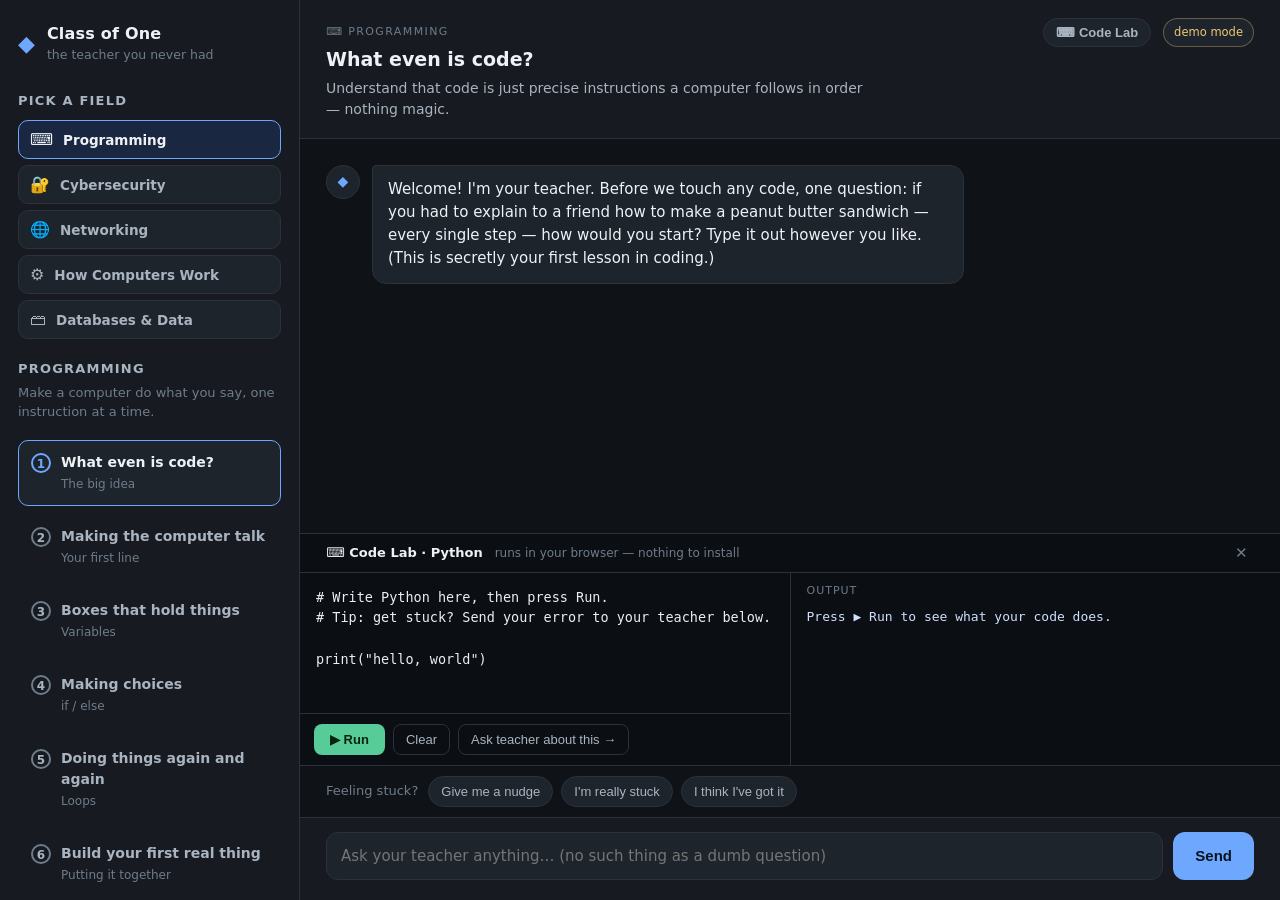
==== public/index.html @ a802f777 "Expand into five CS field tracks, not just programming The barrier isn't 'can't learn to code' — Pyt" ====
<!DOCTYPE html>
<html lang="en">
<head>
  <meta charset="UTF-8" />
  <meta name="viewport" content="width=device-width, initial-scale=1.0" />
  <title>Class of One — the teacher you never had</title>
  <meta name="description" content="A patient, Socratic CS teacher for students whose school has no CS teacher and no one to ask when they get stuck." />
  <link rel="icon" href="data:image/svg+xml,%3Csvg xmlns='http://www.w3.org/2000/svg' viewBox='0 0 100 100'%3E%3Ctext y='.9em' font-size='90'%3E%E2%97%86%3C/text%3E%3C/svg%3E" />
  <link rel="stylesheet" href="./styles.css" />
</head>
<body>
  <a class="skip-link" href="#chat-input">Skip to chat</a>

  <!-- Sidebar: the learning path (solves "no teacher = no idea what's next") -->
  <aside class="sidebar" aria-label="Your learning path">
    <div class="brand">
      <span class="brand-mark" aria-hidden="true">◆</span>
      <div>
        <div class="brand-name">Class of One</div>
        <div class="brand-tag">the teacher you never had</div>
      </div>
    </div>

    <div class="track-picker-wrap">
      <h2 class="section-label">Pick a field</h2>
      <div class="track-picker" id="track-picker" role="tablist" aria-label="Computer science fields"></div>
    </div>

    <div class="path-header">
      <h2 class="section-label" id="track-title">Your path</h2>
      <p class="path-sub" id="track-blurb">One small step at a time.</p>
    </div>
    <ol class="path" id="path" aria-label="Lessons"></ol>

    <div class="progress-wrap">
      <div class="progress-label">
        <span id="progress-text">0 of 0 done</span>
        <button class="reset-btn" id="reset-btn" title="Start over">reset</button>
      </div>
      <div class="progress-bar" role="progressbar" aria-valuemin="0" aria-valuemax="100" aria-valuenow="0" id="progress-bar-outer">
        <div class="progress-fill" id="progress-fill"></div>
      </div>
    </div>
  </aside>

  <!-- Main: the teacher -->
  <main class="chat" aria-label="Chat with your teacher">
    <header class="chat-header">
      <div class="lesson-now">
        <span class="lesson-eyebrow" id="lesson-eyebrow">Right now</span>
        <h1 id="lesson-title">Loading…</h1>
        <p id="lesson-goal" class="lesson-goal"></p>
      </div>
      <div class="header-right">
        <button class="lab-toggle" id="lab-toggle" aria-expanded="false" aria-controls="code-lab">⌨ Code Lab</button>
        <span class="mode-pill" id="mode-pill" title="Whether a live AI model is connected">checking…</span>
      </div>
    </header>

    <div class="messages" id="messages" aria-live="polite" aria-atomic="false"></div>

    <!-- Code Lab: a real Python runner in the browser (Pyodide/WASM).
         Removes a second barrier — Marcus's locked-down Chromebook can't
         install Python, so this is where he actually runs and debugs code. -->
    <section class="code-lab" id="code-lab" hidden aria-label="Code Lab">
      <div class="lab-head">
        <span class="lab-title">⌨ Code Lab · Python</span>
        <span class="lab-status" id="lab-status">runs in your browser — nothing to install</span>
        <button class="lab-close" id="lab-close" aria-label="Close Code Lab">✕</button>
      </div>
      <div class="lab-body">
        <div class="lab-editor-wrap">
          <label class="sr-only" for="lab-editor">Python code</label>
          <textarea id="lab-editor" class="lab-editor" spellcheck="false" autocomplete="off"># Write Python here, then press Run.
# Tip: get stuck? Send your error to your teacher below.

print("hello, world")
</textarea>
          <div class="lab-actions">
            <button class="lab-run" id="lab-run">▶ Run</button>
            <button class="lab-ghost" id="lab-clear">Clear</button>
            <button class="lab-ghost" id="lab-ask" title="Send your code and its output to your teacher">Ask teacher about this →</button>
          </div>
        </div>
        <div class="lab-output-wrap">
          <div class="lab-output-label">Output</div>
          <pre class="lab-output" id="lab-output" aria-live="polite">Press ▶ Run to see what your code does.</pre>
        </div>
      </div>
    </section>

    <div class="stuck-row" id="stuck-row">
      <span class="stuck-label">Feeling stuck?</span>
      <button class="stuck-btn" data-stuck="little">Give me a nudge</button>
      <button class="stuck-btn" data-stuck="lot">I'm really stuck</button>
      <button class="stuck-btn" data-stuck="done">I think I've got it</button>
    </div>

    <form class="composer" id="composer">
      <label class="sr-only" for="chat-input">Message your teacher</label>
      <textarea id="chat-input" rows="1" placeholder="Ask your teacher anything… (no such thing as a dumb question)"></textarea>
      <button type="submit" id="send-btn" aria-label="Send">Send</button>
    </form>
  </main>

  <script src="./app.js"></script>
</body>
</html>
---- public/styles.css ----
/* Class of One — visual design.
   Goals: loads fast on a weak Chromebook, high contrast, large tap targets,
   readable at speed (a judge should "get it" in two minutes). No web fonts,
   no frameworks, no build step. */

:root {
  --bg: #0f1216;
  --panel: #171b21;
  --panel-2: #1e242c;
  --line: #2a323c;
  --ink: #eef2f6;
  --ink-dim: #a9b4c0;
  --ink-faint: #6f7c8a;
  --accent: #6ea8fe;
  --accent-ink: #0b1220;
  --teacher: #1e242c;
  --student: #24406b;
  --good: #57cc99;
  --radius: 14px;
  --maxread: 62ch;
}

* { box-sizing: border-box; }

html, body {
  margin: 0;
  height: 100%;
  background: var(--bg);
  color: var(--ink);
  font-family: system-ui, -apple-system, "Segoe UI", Roboto, Helvetica, Arial, sans-serif;
  font-size: 16px;
  line-height: 1.5;
  -webkit-font-smoothing: antialiased;
}

body {
  display: grid;
  grid-template-columns: 300px 1fr;
  height: 100vh;
  overflow: hidden;
}

.sr-only {
  position: absolute; width: 1px; height: 1px;
  padding: 0; margin: -1px; overflow: hidden; clip: rect(0 0 0 0); white-space: nowrap; border: 0;
}
.skip-link {
  position: absolute; left: -999px; top: 0; z-index: 10;
  background: var(--accent); color: var(--accent-ink); padding: 10px 14px; border-radius: 0 0 8px 0;
}
.skip-link:focus { left: 0; }

/* ---------- Sidebar ---------- */
.sidebar {
  background: var(--panel);
  border-right: 1px solid var(--line);
  padding: 22px 18px;
  display: flex;
  flex-direction: column;
  overflow-y: auto;
}
.brand { display: flex; align-items: center; gap: 12px; margin-bottom: 26px; }
.brand-mark { color: var(--accent); font-size: 22px; }
.brand-name { font-weight: 700; letter-spacing: 0.2px; }
.brand-tag { color: var(--ink-faint); font-size: 12.5px; }

.section-label { font-size: 13px; text-transform: uppercase; letter-spacing: 1.2px; color: var(--ink-dim); margin: 0 0 4px; }
.path-sub { color: var(--ink-faint); font-size: 13px; margin: 0 0 14px; }

/* Track picker — the CS fields */
.track-picker-wrap { margin-bottom: 20px; }
.track-picker-wrap .section-label { margin-bottom: 10px; }
.track-picker { display: flex; flex-direction: column; gap: 6px; }
.track-btn {
  display: flex; align-items: center; gap: 10px; width: 100%; text-align: left;
  background: var(--panel-2); border: 1px solid var(--line); color: var(--ink-dim);
  padding: 9px 11px; border-radius: 10px; cursor: pointer; font-size: 13.5px; font-family: inherit;
}
.track-btn:hover { color: var(--ink); border-color: var(--ink-faint); }
.track-btn.active { border-color: var(--accent); color: var(--ink); background: #1a2740; }
.track-icon { font-size: 16px; flex: none; }
.track-name { font-weight: 600; flex: 1; }
.track-badge {
  flex: none; font-size: 11px; padding: 2px 7px; border-radius: 99px;
  background: rgba(87,204,153,.15); color: var(--good); border: 1px solid rgba(87,204,153,.3);
}
.path-header { margin-bottom: 4px; }

.path { list-style: none; margin: 0; padding: 0; display: flex; flex-direction: column; gap: 8px; flex: 1; }
.path li {
  display: flex; gap: 10px; align-items: flex-start;
  padding: 11px 12px; border-radius: 10px; cursor: pointer;
  border: 1px solid transparent; background: transparent;
  color: var(--ink-dim); font-size: 14px; text-align: left; width: 100%;
}
.path li:hover { background: var(--panel-2); }
.path li.active { background: var(--panel-2); border-color: var(--accent); color: var(--ink); }
.path li.done { color: var(--ink-faint); }
.path .dot {
  flex: none; width: 20px; height: 20px; border-radius: 50%;
  border: 2px solid var(--ink-faint); margin-top: 1px;
  display: grid; place-items: center; font-size: 12px; font-weight: 700;
}
.path li.active .dot { border-color: var(--accent); color: var(--accent); }
.path li.done .dot { background: var(--good); border-color: var(--good); color: #08240f; }
.path .l-title { font-weight: 600; }
.path .l-sub { font-size: 12px; color: var(--ink-faint); }

.progress-wrap { margin-top: 18px; padding-top: 16px; border-top: 1px solid var(--line); }
.progress-label { display: flex; justify-content: space-between; align-items: center; font-size: 12.5px; color: var(--ink-dim); margin-bottom: 8px; }
.reset-btn { background: none; border: none; color: var(--ink-faint); cursor: pointer; font-size: 12px; text-decoration: underline; }
.reset-btn:hover { color: var(--ink); }
.progress-bar { height: 8px; background: var(--panel-2); border-radius: 99px; overflow: hidden; }
.progress-fill { height: 100%; width: 0%; background: var(--good); transition: width .3s ease; }

/* ---------- Chat ---------- */
.chat { display: flex; flex-direction: column; height: 100vh; min-width: 0; }
.chat-header {
  display: flex; justify-content: space-between; align-items: flex-start; gap: 16px;
  padding: 18px 26px; border-bottom: 1px solid var(--line); background: var(--panel);
}
.lesson-eyebrow { font-size: 11px; text-transform: uppercase; letter-spacing: 1.4px; color: var(--ink-faint); }
.chat-header h1 { font-size: 19px; margin: 3px 0 4px; }
.lesson-goal { margin: 0; color: var(--ink-dim); font-size: 14px; max-width: var(--maxread); }
.mode-pill {
  flex: none; font-size: 11.5px; padding: 5px 10px; border-radius: 99px;
  background: var(--panel-2); color: var(--ink-dim); border: 1px solid var(--line); white-space: nowrap;
}
.mode-pill.live { color: var(--good); border-color: rgba(87,204,153,.4); }
.mode-pill.demo { color: #f0c674; border-color: rgba(240,198,116,.35); }

.header-right { display: flex; align-items: center; gap: 12px; flex: none; }
.lab-toggle {
  background: var(--panel-2); border: 1px solid var(--line); color: var(--ink-dim);
  padding: 6px 12px; border-radius: 99px; cursor: pointer; font-size: 13px; font-weight: 600;
}
.lab-toggle:hover, .lab-toggle[aria-expanded="true"] { border-color: var(--accent); color: var(--ink); }

.messages { flex: 1; overflow-y: auto; padding: 26px; display: flex; flex-direction: column; gap: 16px; }

/* ---------- Code Lab ---------- */
.code-lab { border-top: 1px solid var(--line); background: #0b0e12; max-height: 42vh; display: flex; flex-direction: column; }
.lab-head { display: flex; align-items: center; gap: 12px; padding: 9px 26px; border-bottom: 1px solid var(--line); }
.lab-title { font-weight: 700; font-size: 13px; }
.lab-status { color: var(--ink-faint); font-size: 12px; flex: 1; }
.lab-close { background: none; border: none; color: var(--ink-faint); cursor: pointer; font-size: 15px; }
.lab-close:hover { color: var(--ink); }
.lab-body { display: grid; grid-template-columns: 1fr 1fr; gap: 1px; background: var(--line); overflow: hidden; }
.lab-editor-wrap, .lab-output-wrap { background: #0b0e12; display: flex; flex-direction: column; min-height: 0; }
.lab-editor {
  flex: 1; resize: none; background: #0b0e12; color: #e8eef5; border: none; outline: none;
  padding: 14px 16px; font-family: ui-monospace, "SF Mono", Menlo, Consolas, monospace;
  font-size: 13.5px; line-height: 1.55; tab-size: 4; min-height: 140px;
}
.lab-actions { display: flex; gap: 8px; padding: 10px 14px; border-top: 1px solid var(--line); }
.lab-run {
  background: var(--good); color: #08240f; border: none; border-radius: 8px;
  padding: 7px 16px; font-weight: 700; cursor: pointer; font-size: 13px;
}
.lab-run:hover { filter: brightness(1.08); }
.lab-run:disabled { opacity: .6; cursor: default; }
.lab-ghost {
  background: transparent; border: 1px solid var(--line); color: var(--ink-dim);
  border-radius: 8px; padding: 7px 12px; cursor: pointer; font-size: 13px;
}
.lab-ghost:hover { border-color: var(--accent); color: var(--ink); }
.lab-output-label { font-size: 11px; text-transform: uppercase; letter-spacing: 1px; color: var(--ink-faint); padding: 10px 16px 4px; }
.lab-output {
  flex: 1; margin: 0; padding: 4px 16px 14px; overflow: auto; color: #cfe0ff;
  font-family: ui-monospace, "SF Mono", Menlo, Consolas, monospace; font-size: 13px;
  line-height: 1.5; white-space: pre-wrap; word-break: break-word;
}
.lab-output.error { color: #ff9b9b; }
.msg { display: flex; gap: 12px; max-width: 100%; }
.msg .avatar {
  flex: none; width: 34px; height: 34px; border-radius: 50%; display: grid; place-items: center;
  font-size: 14px; font-weight: 700;
}
.msg.teacher .avatar { background: var(--teacher); color: var(--accent); border: 1px solid var(--line); }
.msg.student { flex-direction: row-reverse; }
.msg.student .avatar { background: var(--student); color: #cfe0ff; }
.bubble {
  padding: 12px 15px; border-radius: var(--radius); font-size: 15px; line-height: 1.55;
  max-width: var(--maxread); white-space: pre-wrap; word-wrap: break-word;
}
.msg.teacher .bubble { background: var(--teacher); border: 1px solid var(--line); border-top-left-radius: 4px; }
.msg.student .bubble { background: var(--student); border-top-right-radius: 4px; }
.bubble code { background: rgba(0,0,0,.35); padding: 1px 5px; border-radius: 5px; font-size: 13.5px; }
.bubble pre { background: #0b0e12; border: 1px solid var(--line); padding: 12px; border-radius: 10px; overflow-x: auto; margin: 8px 0 0; }
.bubble pre code { background: none; padding: 0; }

.typing .bubble { color: var(--ink-faint); font-style: italic; }

/* ---------- Stuck row ---------- */
.stuck-row { display: flex; align-items: center; gap: 8px; padding: 10px 26px; border-top: 1px solid var(--line); flex-wrap: wrap; }
.stuck-label { color: var(--ink-faint); font-size: 13px; margin-right: 2px; }
.stuck-btn {
  background: var(--panel-2); border: 1px solid var(--line); color: var(--ink-dim);
  padding: 7px 12px; border-radius: 99px; cursor: pointer; font-size: 13px;
}
.stuck-btn:hover { border-color: var(--accent); color: var(--ink); }

/* ---------- Composer ---------- */
.composer { display: flex; gap: 10px; padding: 14px 26px 20px; border-top: 1px solid var(--line); background: var(--panel); }
.composer textarea {
  flex: 1; resize: none; background: var(--panel-2); border: 1px solid var(--line); color: var(--ink);
  border-radius: 12px; padding: 12px 14px; font: inherit; font-size: 15px; max-height: 160px;
}
.composer textarea:focus { outline: 2px solid var(--accent); outline-offset: 1px; }
.composer button {
  flex: none; background: var(--accent); color: var(--accent-ink); border: none;
  border-radius: 12px; padding: 0 22px; font-weight: 700; font-size: 15px; cursor: pointer;
}
.composer button:hover { filter: brightness(1.08); }
.composer button:disabled { opacity: .5; cursor: default; }

/* ---------- Small screens ---------- */
@media (max-width: 820px) {
  body { grid-template-columns: 1fr; }
  .sidebar { display: none; }
  .lab-body { grid-template-columns: 1fr; }
  .code-lab { max-height: 55vh; }
}

@media (prefers-reduced-motion: reduce) {
  * { transition: none !important; }
}
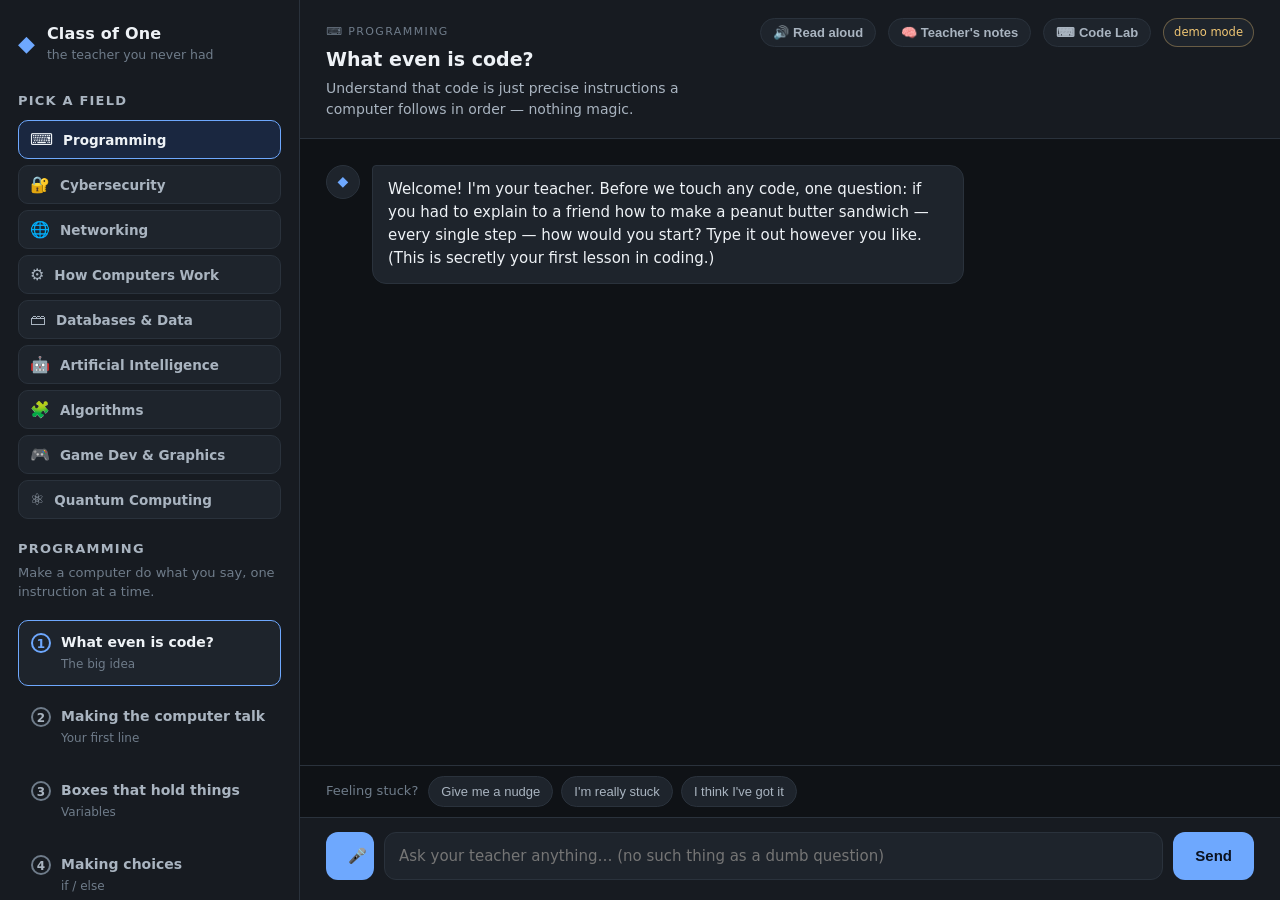
==== commit 161bdddd: "Add teacher memory, voice, and interactive widgets Three upgrades that make it teach like a real tea" ====
--- a/public/index.html
+++ b/public/index.html
@@ -52,6 +52,8 @@
         <p id="lesson-goal" class="lesson-goal"></p>
       </div>
       <div class="header-right">
+        <button class="lab-toggle" id="voice-toggle" aria-pressed="false" title="Have your teacher read replies aloud" hidden>🔊 Read aloud</button>
+        <button class="lab-toggle" id="notes-toggle" title="What your teacher remembers about you">🧠 Teacher's notes</button>
         <button class="lab-toggle" id="lab-toggle" aria-expanded="false" aria-controls="code-lab">⌨ Code Lab</button>
         <span class="mode-pill" id="mode-pill" title="Whether a live AI model is connected">checking…</span>
       </div>
@@ -98,11 +100,33 @@
 
     <form class="composer" id="composer">
       <label class="sr-only" for="chat-input">Message your teacher</label>
+      <button type="button" class="mic-btn" id="mic-btn" aria-label="Speak to your teacher instead of typing" title="Speak instead of typing" hidden>🎤</button>
       <textarea id="chat-input" rows="1" placeholder="Ask your teacher anything… (no such thing as a dumb question)"></textarea>
       <button type="submit" id="send-btn" aria-label="Send">Send</button>
     </form>
   </main>
 
+  <!-- Teacher's notes: a memory that makes lessons personal and carries
+       across every field, so the teacher knows YOU, not just the topic. -->
+  <div class="modal-overlay" id="notes-modal" hidden>
+    <div class="modal" role="dialog" aria-modal="true" aria-labelledby="notes-heading">
+      <div class="modal-head">
+        <h2 id="notes-heading">🧠 What your teacher remembers</h2>
+        <button class="lab-close" id="notes-close" aria-label="Close">✕</button>
+      </div>
+      <p class="modal-sub">A good teacher knows you. Tell yours a little, and it'll weave your world into the lessons and remember you across every field.</p>
+      <label class="modal-label" for="notes-name">What should your teacher call you?</label>
+      <input class="modal-input" id="notes-name" type="text" placeholder="e.g. Marcus" maxlength="40" />
+      <label class="modal-label" for="notes-about">Anything about you (hobbies, interests, what you find hard)</label>
+      <textarea class="modal-textarea" id="notes-about" rows="3" placeholder="e.g. I love basketball and drawing. Math words confuse me. I want to make games one day." maxlength="400"></textarea>
+      <div class="modal-recall" id="notes-recall"></div>
+      <div class="modal-actions">
+        <button class="lab-run" id="notes-save">Save</button>
+        <button class="lab-ghost" id="notes-forget">Forget everything</button>
+      </div>
+    </div>
+  </div>
+
   <script src="./app.js"></script>
 </body>
 </html>
--- a/public/styles.css
+++ b/public/styles.css
@@ -21,6 +21,7 @@
 }
 
 * { box-sizing: border-box; }
+[hidden] { display: none !important; }
 
 html, body {
   margin: 0;
@@ -213,8 +214,93 @@
 }
 .composer button:hover { filter: brightness(1.08); }
 .composer button:disabled { opacity: .5; cursor: default; }
+.mic-btn {
+  flex: none; background: var(--panel-2); border: 1px solid var(--line); color: var(--ink);
+  border-radius: 12px; width: 48px; padding: 0; font-size: 18px; cursor: pointer;
+}
+.mic-btn:hover { border-color: var(--accent); }
+.mic-btn.listening { border-color: #ff6b6b; background: rgba(255,107,107,.15); animation: pulse 1.1s ease-in-out infinite; }
+@keyframes pulse { 0%,100% { opacity: 1; } 50% { opacity: .55; } }
+.lab-toggle[aria-pressed="true"] { border-color: var(--good); color: var(--good); }
 
 /* ---------- Small screens ---------- */
+/* ---------- Teacher's notes modal ---------- */
+.modal-overlay {
+  position: fixed; inset: 0; background: rgba(0,0,0,.6); z-index: 40;
+  display: grid; place-items: center; padding: 20px;
+}
+.modal {
+  background: var(--panel); border: 1px solid var(--line); border-radius: 16px;
+  padding: 22px 22px 20px; width: 100%; max-width: 460px; box-shadow: 0 20px 60px rgba(0,0,0,.5);
+}
+.modal-head { display: flex; justify-content: space-between; align-items: center; }
+.modal-head h2 { font-size: 17px; margin: 0; }
+.modal-sub { color: var(--ink-dim); font-size: 13.5px; margin: 8px 0 16px; }
+.modal-label { display: block; font-size: 12.5px; color: var(--ink-dim); margin: 12px 0 5px; font-weight: 600; }
+.modal-input, .modal-textarea {
+  width: 100%; background: var(--panel-2); border: 1px solid var(--line); color: var(--ink);
+  border-radius: 10px; padding: 10px 12px; font: inherit; font-size: 14.5px; resize: none;
+}
+.modal-input:focus, .modal-textarea:focus { outline: 2px solid var(--accent); outline-offset: 1px; }
+.modal-recall { font-size: 12.5px; color: var(--ink-faint); margin: 14px 0 4px; line-height: 1.5; }
+.modal-recall b { color: var(--ink-dim); font-weight: 600; }
+.modal-actions { display: flex; gap: 10px; margin-top: 18px; }
+
+/* ---------- Interactive widgets (manipulatives) ---------- */
+.widget-card {
+  border: 1px solid var(--accent); background: linear-gradient(180deg, #16233c, #131820);
+  border-radius: 14px; padding: 16px 18px; margin-bottom: 6px;
+}
+.widget-head { display: flex; align-items: center; gap: 8px; margin-bottom: 4px; }
+.widget-spark { font-size: 15px; }
+.widget-title { font-weight: 700; font-size: 14.5px; }
+.widget-hint { color: var(--ink-dim); font-size: 13px; margin: 0 0 14px; }
+.widget-body { }
+
+/* binary flipper */
+.bits { display: flex; gap: 6px; flex-wrap: wrap; }
+.bit {
+  display: flex; flex-direction: column; align-items: center; gap: 4px;
+  background: var(--panel-2); border: 1px solid var(--line); border-radius: 9px;
+  padding: 8px 6px; cursor: pointer; min-width: 42px;
+}
+.bit .bit-val { font-size: 20px; font-weight: 800; font-family: ui-monospace, monospace; color: var(--ink-faint); }
+.bit.on { border-color: var(--good); background: rgba(87,204,153,.12); }
+.bit.on .bit-val { color: var(--good); }
+.bit .bit-place { font-size: 10px; color: var(--ink-faint); }
+.widget-readout { margin-top: 14px; font-size: 15px; }
+.widget-readout .big { font-size: 26px; font-weight: 800; color: var(--accent); font-family: ui-monospace, monospace; }
+
+/* caesar cipher */
+.cipher-row { display: flex; flex-direction: column; gap: 10px; }
+.cipher-io { display: flex; flex-direction: column; gap: 4px; }
+.cipher-io label { font-size: 12px; color: var(--ink-faint); }
+.cipher-input {
+  background: var(--panel-2); border: 1px solid var(--line); color: var(--ink);
+  border-radius: 8px; padding: 9px 11px; font: inherit; font-size: 15px;
+}
+.cipher-output {
+  background: #0b0e12; border: 1px solid var(--line); border-radius: 8px; padding: 9px 11px;
+  font-family: ui-monospace, monospace; font-size: 16px; letter-spacing: 2px; color: var(--good); min-height: 20px;
+}
+.cipher-slider-row { display: flex; align-items: center; gap: 12px; }
+.cipher-slider-row input[type=range] { flex: 1; accent-color: var(--accent); }
+.cipher-shift { font-family: ui-monospace, monospace; color: var(--accent); font-weight: 700; min-width: 78px; }
+
+/* qubit coin */
+.qubit-wrap { display: flex; align-items: center; gap: 20px; flex-wrap: wrap; }
+.coin {
+  width: 84px; height: 84px; border-radius: 50%; display: grid; place-items: center;
+  font-size: 30px; font-weight: 800; border: 3px solid var(--accent);
+  background: radial-gradient(circle at 35% 30%, #2a3a58, #131a26); color: var(--ink);
+}
+.coin.spinning { animation: spin .5s linear infinite; color: var(--accent); }
+@keyframes spin { to { transform: rotateY(360deg); } }
+.qubit-controls { display: flex; flex-direction: column; gap: 8px; }
+.qubit-btns { display: flex; gap: 8px; }
+.qubit-state { font-size: 13px; color: var(--ink-dim); max-width: 30ch; }
+.qubit-tally { font-size: 12px; color: var(--ink-faint); font-family: ui-monospace, monospace; }
+
 @media (max-width: 820px) {
   body { grid-template-columns: 1fr; }
   .sidebar { display: none; }
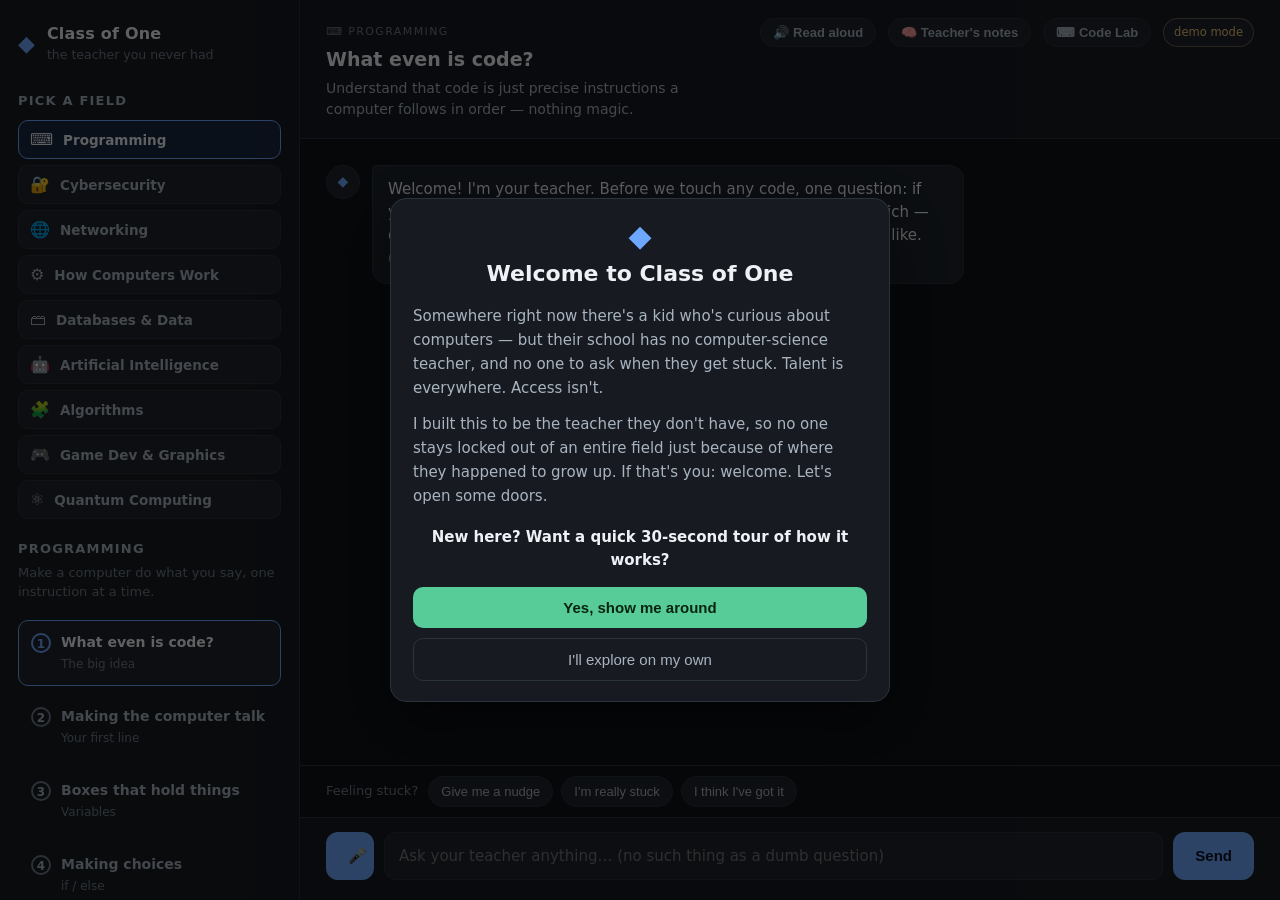
==== commit a6a0bca2: "Add first-visit welcome + optional guided tour, and confirm before forgetting - Welcome modal on fir" ====
--- a/public/index.html
+++ b/public/index.html
@@ -41,6 +41,8 @@
         <div class="progress-fill" id="progress-fill"></div>
       </div>
     </div>
+
+    <button class="further-btn" id="roadmap-btn">🗺️ Your roadmap — what's next</button>
   </aside>
 
   <!-- Main: the teacher -->
@@ -124,6 +126,53 @@
         <button class="lab-run" id="notes-save">Save</button>
         <button class="lab-ghost" id="notes-forget">Forget everything</button>
       </div>
+      <div class="forget-confirm" id="forget-confirm" hidden>
+        <span class="forget-q">Forget everything your teacher knows about you? This can't be undone.</span>
+        <div class="forget-btns">
+          <button class="lab-ghost" id="forget-cancel">Cancel</button>
+          <button class="danger-btn" id="forget-yes">Yes, forget it all</button>
+        </div>
+      </div>
+    </div>
+  </div>
+
+  <!-- Roadmap: the whole path for a field — where you are and what's next.
+       For a self-learner, "what do I do next?" is the hardest part. -->
+  <div class="modal-overlay" id="roadmap-modal" hidden>
+    <div class="modal wide" role="dialog" aria-modal="true" aria-labelledby="roadmap-heading">
+      <div class="modal-head">
+        <h2 id="roadmap-heading">🗺️ Your roadmap</h2>
+        <button class="lab-close" id="roadmap-close" aria-label="Close">✕</button>
+      </div>
+      <p class="modal-sub" id="roadmap-sub">The whole path for this field — where you are, and exactly what to do next.</p>
+      <div class="roadmap-body" id="roadmap-body"></div>
+    </div>
+  </div>
+
+  <!-- First-visit welcome: the real reason this exists, and an optional tour. -->
+  <div class="modal-overlay" id="welcome-modal" hidden>
+    <div class="modal welcome" role="dialog" aria-modal="true" aria-labelledby="welcome-heading">
+      <div class="welcome-mark" aria-hidden="true">◆</div>
+      <h2 id="welcome-heading">Welcome to Class of One</h2>
+      <p class="welcome-why">Somewhere right now there's a kid who's curious about computers — but their school has no computer-science teacher, and no one to ask when they get stuck. Talent is everywhere. Access isn't.</p>
+      <p class="welcome-why">I built this to be the teacher they don't have, so no one stays locked out of an entire field just because of where they happened to grow up. If that's you: welcome. Let's open some doors.</p>
+      <p class="welcome-ask">New here? Want a quick 30-second tour of how it works?</p>
+      <div class="welcome-actions">
+        <button class="lab-run" id="welcome-tour">Yes, show me around</button>
+        <button class="lab-ghost" id="welcome-skip">I'll explore on my own</button>
+      </div>
+    </div>
+  </div>
+
+  <!-- Guided tour tooltip -->
+  <div class="tour" id="tour" hidden>
+    <div class="tour-box" id="tour-box">
+      <p class="tour-text" id="tour-text"></p>
+      <div class="tour-nav">
+        <span class="tour-count" id="tour-count"></span>
+        <button class="lab-ghost" id="tour-skip">Skip</button>
+        <button class="lab-run" id="tour-next">Next</button>
+      </div>
     </div>
   </div>
 
--- a/public/styles.css
+++ b/public/styles.css
@@ -246,6 +246,112 @@
 .modal-recall b { color: var(--ink-dim); font-weight: 600; }
 .modal-actions { display: flex; gap: 10px; margin-top: 18px; }
 
+/* ---------- Diagrams (illustrations) ---------- */
+.diagram-card {
+  border: 1px solid var(--line); background: var(--panel);
+  border-radius: 14px; padding: 16px 18px; margin-bottom: 6px;
+}
+.diagram-head { display: flex; align-items: center; gap: 8px; margin-bottom: 12px; }
+.diagram-title { font-weight: 700; font-size: 14px; }
+.diagram-card svg { width: 100%; height: auto; display: block; }
+.diagram-card .dg-box { fill: var(--panel-2); stroke: var(--line); }
+.diagram-card .dg-accent { fill: var(--accent); }
+.diagram-card .dg-good { fill: var(--good); }
+.diagram-card .dg-line { stroke: var(--ink-faint); fill: none; }
+.diagram-card .dg-line-accent { stroke: var(--accent); fill: none; }
+.diagram-card .dg-label { fill: var(--ink); font-size: 13px; font-weight: 600; font-family: inherit; }
+.diagram-card .dg-sub { fill: var(--ink-faint); font-size: 11px; font-family: inherit; }
+.diagram-card .dg-mono { fill: var(--ink-dim); font-size: 12px; font-family: ui-monospace, monospace; }
+.diagram-caption { color: var(--ink-dim); font-size: 12.5px; margin: 12px 0 0; }
+
+/* ---------- Forget confirmation ---------- */
+.forget-confirm { margin-top: 14px; padding-top: 14px; border-top: 1px solid var(--line); }
+.forget-q { font-size: 13.5px; color: var(--ink); display: block; margin-bottom: 10px; }
+.forget-btns { display: flex; gap: 10px; justify-content: flex-end; }
+.danger-btn {
+  background: #d05a54; color: #fff; border: none; border-radius: 8px;
+  padding: 8px 14px; font-weight: 700; cursor: pointer; font-size: 13.5px;
+}
+.danger-btn:hover { filter: brightness(1.08); }
+
+/* ---------- Welcome modal ---------- */
+.modal.welcome { max-width: 500px; text-align: center; }
+.welcome-mark { color: var(--accent); font-size: 30px; line-height: 1; margin-bottom: 6px; }
+.modal.welcome h2 { font-size: 22px; margin: 0 0 14px; }
+.welcome-why { font-size: 15px; color: var(--ink-dim); line-height: 1.6; margin: 0 0 12px; text-align: left; }
+.welcome-ask { font-size: 15px; font-weight: 600; margin: 18px 0 16px; }
+.welcome-actions { display: flex; flex-direction: column; gap: 10px; }
+.welcome-actions .lab-run, .welcome-actions .lab-ghost { padding: 12px; font-size: 15px; border-radius: 10px; }
+
+/* ---------- Guided tour ---------- */
+.tour { position: fixed; inset: 0; z-index: 50; pointer-events: none; }
+.tour-box {
+  position: fixed; max-width: 300px; background: var(--panel); color: var(--ink);
+  border: 1px solid var(--accent); border-radius: 12px; padding: 15px 16px;
+  box-shadow: 0 12px 40px rgba(0,0,0,.5); pointer-events: auto;
+}
+.tour-text { margin: 0 0 12px; font-size: 14px; line-height: 1.5; }
+.tour-nav { display: flex; align-items: center; gap: 8px; }
+.tour-count { font-size: 12px; color: var(--ink-faint); margin-right: auto; }
+.tour-backdrop { position: fixed; inset: 0; background: rgba(0,0,0,.5); z-index: 49; pointer-events: auto; }
+.tour-highlight {
+  position: relative; z-index: 52;
+  outline: 3px solid var(--accent); outline-offset: 3px; border-radius: 12px;
+}
+
+/* ---------- Roadmap button ---------- */
+.further-btn {
+  margin-top: 14px; width: 100%; text-align: left;
+  background: linear-gradient(180deg, #1a2740, var(--panel-2));
+  border: 1px solid var(--accent); color: var(--ink); border-radius: 10px;
+  padding: 12px 13px; cursor: pointer; font-size: 13.5px; font-weight: 700; font-family: inherit;
+}
+.further-btn:hover { filter: brightness(1.12); }
+
+/* ---------- Roadmap panel ---------- */
+.modal.wide { max-width: 620px; max-height: 86vh; overflow-y: auto; }
+.roadmap-body { margin-top: 8px; }
+.rm-stage { display: flex; gap: 14px; padding-bottom: 22px; position: relative; }
+.rm-stage:not(:last-child)::before {
+  content: ""; position: absolute; left: 15px; top: 34px; bottom: 0; width: 2px; background: var(--line);
+}
+.rm-dot {
+  flex: none; width: 32px; height: 32px; border-radius: 50%; display: grid; place-items: center;
+  font-size: 15px; background: var(--panel-2); border: 2px solid var(--line); z-index: 1;
+}
+.rm-stage.done .rm-dot { background: var(--good); border-color: var(--good); color: #08240f; }
+.rm-stage.active .rm-dot { border-color: var(--accent); color: var(--accent); }
+.rm-content { flex: 1; min-width: 0; padding-top: 3px; }
+.rm-title { font-weight: 700; font-size: 15.5px; }
+.rm-sub { font-size: 12.5px; color: var(--ink-faint); margin: 2px 0 10px; }
+.rm-lessons { display: flex; flex-direction: column; gap: 5px; }
+.rm-lesson { font-size: 13.5px; color: var(--ink-dim); display: flex; gap: 8px; align-items: center; }
+.rm-lesson .mk { color: var(--ink-faint); }
+.rm-lesson.done { color: var(--ink); }
+.rm-lesson.done .mk { color: var(--good); }
+.chips { display: flex; flex-wrap: wrap; gap: 7px; }
+.chip {
+  font-size: 13px; padding: 7px 12px; border-radius: 8px; background: var(--panel-2);
+  border: 1px solid var(--line); color: var(--ink-dim);
+}
+.chip.build { border-color: rgba(110,168,254,.35); }
+.chip.career { border-color: rgba(240,198,116,.35); color: var(--ink); }
+.resource-list { display: flex; flex-direction: column; gap: 8px; margin-top: 2px; }
+.resource {
+  display: flex; align-items: center; gap: 12px; text-decoration: none;
+  background: var(--panel-2); border: 1px solid var(--line); border-radius: 10px;
+  padding: 12px 14px; color: var(--ink);
+}
+.resource:hover { border-color: var(--accent); }
+.resource .r-main { flex: 1; min-width: 0; display: flex; flex-direction: column; gap: 2px; }
+.resource .r-name { font-weight: 600; font-size: 14.5px; }
+.resource .r-note { font-size: 12.5px; color: var(--ink-faint); }
+.resource .r-cert {
+  flex: none; font-size: 10.5px; font-weight: 700; padding: 3px 8px; border-radius: 99px;
+  background: rgba(87,204,153,.15); color: var(--good); border: 1px solid rgba(87,204,153,.3); white-space: nowrap;
+}
+.resource .r-arrow { flex: none; color: var(--ink-faint); font-size: 15px; }
+
 /* ---------- Interactive widgets (manipulatives) ---------- */
 .widget-card {
   border: 1px solid var(--accent); background: linear-gradient(180deg, #16233c, #131820);
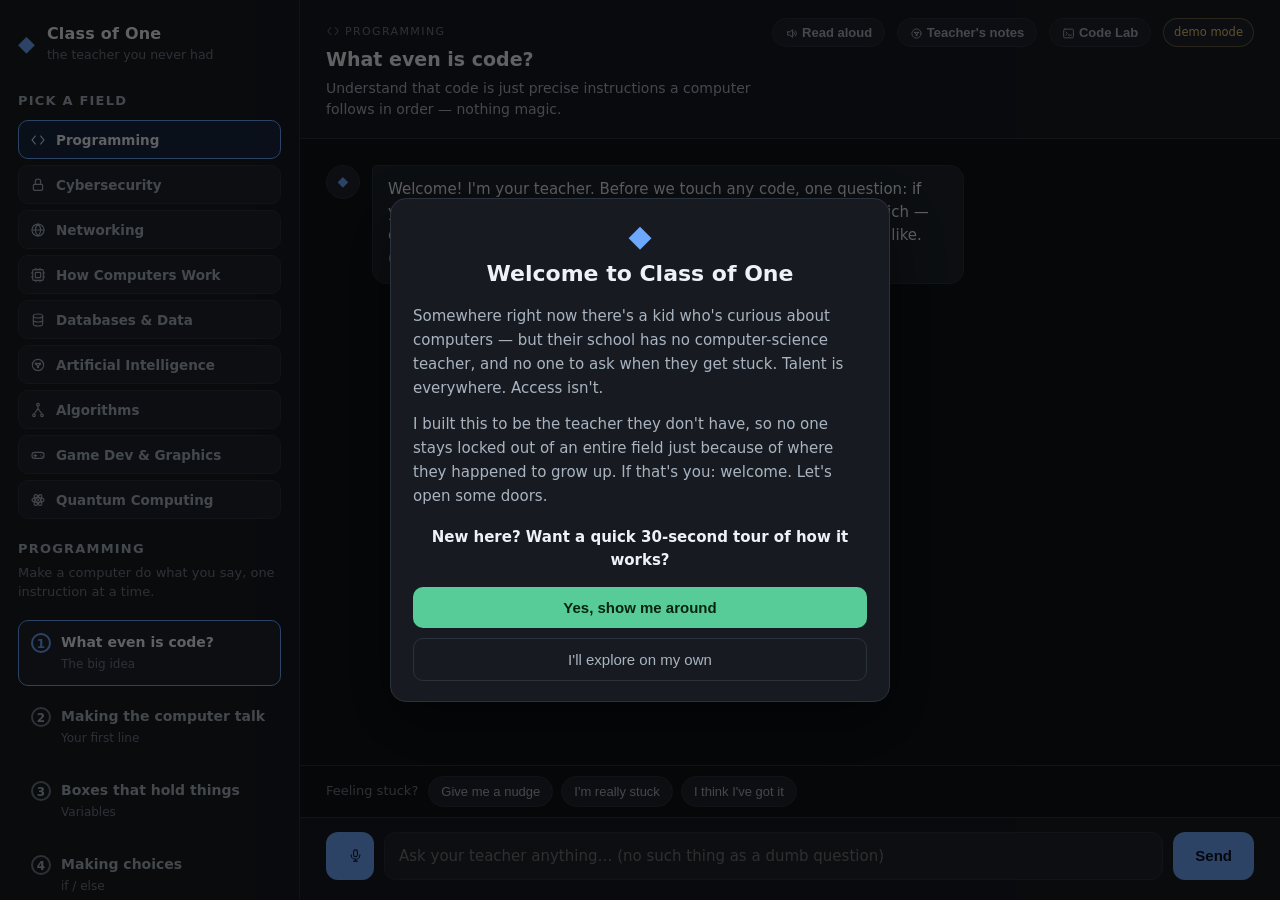
==== commit ee530271: "Replace every emoji with custom white line-drawn icons Adds a small icon set (ICON object in app.js)" ====
--- a/public/index.html
+++ b/public/index.html
@@ -11,14 +11,19 @@
 <body>
   <a class="skip-link" href="#chat-input">Skip to chat</a>
 
+  <!-- Mobile-only: opens the sidebar as a drawer (phones/small screens). -->
+  <button class="mobile-menu-btn" id="mobile-menu-btn" aria-label="Open fields & lessons menu" aria-expanded="false">☰ Fields & lessons</button>
+  <div class="sidebar-backdrop" id="sidebar-backdrop" hidden></div>
+
   <!-- Sidebar: the learning path (solves "no teacher = no idea what's next") -->
-  <aside class="sidebar" aria-label="Your learning path">
+  <aside class="sidebar" id="sidebar" aria-label="Your learning path">
     <div class="brand">
       <span class="brand-mark" aria-hidden="true">◆</span>
       <div>
         <div class="brand-name">Class of One</div>
         <div class="brand-tag">the teacher you never had</div>
       </div>
+      <button class="sidebar-close" id="sidebar-close" aria-label="Close menu">✕</button>
     </div>
 
     <div class="track-picker-wrap">
@@ -42,7 +47,7 @@
       </div>
     </div>
 
-    <button class="further-btn" id="roadmap-btn">🗺️ Your roadmap — what's next</button>
+    <button class="further-btn" id="roadmap-btn"><svg class="icn" viewBox="0 0 24 24" fill="none" stroke="currentColor" stroke-width="1.7" stroke-linecap="round" stroke-linejoin="round" aria-hidden="true"><path d="M4 6l6-2 6 2 4-1v14l-4 1-6-2-6 2V6z"/><path d="M10 4v14M16 6v14"/></svg> Your roadmap — what's next</button>
   </aside>
 
   <!-- Main: the teacher -->
@@ -54,9 +59,9 @@
         <p id="lesson-goal" class="lesson-goal"></p>
       </div>
       <div class="header-right">
-        <button class="lab-toggle" id="voice-toggle" aria-pressed="false" title="Have your teacher read replies aloud" hidden>🔊 Read aloud</button>
-        <button class="lab-toggle" id="notes-toggle" title="What your teacher remembers about you">🧠 Teacher's notes</button>
-        <button class="lab-toggle" id="lab-toggle" aria-expanded="false" aria-controls="code-lab">⌨ Code Lab</button>
+        <button class="lab-toggle" id="voice-toggle" aria-pressed="false" title="Have your teacher read replies aloud" hidden><svg class="icn" viewBox="0 0 24 24" fill="none" stroke="currentColor" stroke-width="1.7" stroke-linecap="round" stroke-linejoin="round" aria-hidden="true"><path d="M5 9v6h4l5 4V5l-5 4H5z"/><path d="M16 9a4 4 0 0 1 0 6M19 7a7 7 0 0 1 0 10"/></svg> Read aloud</button>
+        <button class="lab-toggle" id="notes-toggle" title="What your teacher remembers about you"><svg class="icn" viewBox="0 0 24 24" fill="none" stroke="currentColor" stroke-width="1.7" stroke-linecap="round" stroke-linejoin="round" aria-hidden="true"><circle cx="12" cy="12" r="8.5"/><circle cx="9" cy="10" r="1"/><circle cx="15" cy="10" r="1"/><circle cx="12" cy="15" r="1"/><path d="M9 10l3 5M15 10l-3 5M9 10h6"/></svg> Teacher's notes</button>
+        <button class="lab-toggle" id="lab-toggle" aria-expanded="false" aria-controls="code-lab"><svg class="icn" viewBox="0 0 24 24" fill="none" stroke="currentColor" stroke-width="1.7" stroke-linecap="round" stroke-linejoin="round" aria-hidden="true"><rect x="3" y="4" width="18" height="16" rx="2"/><path d="M7 9l3 3-3 3M12 15h5"/></svg> Code Lab</button>
         <span class="mode-pill" id="mode-pill" title="Whether a live AI model is connected">checking…</span>
       </div>
     </header>
@@ -68,7 +73,7 @@
          install Python, so this is where he actually runs and debugs code. -->
     <section class="code-lab" id="code-lab" hidden aria-label="Code Lab">
       <div class="lab-head">
-        <span class="lab-title">⌨ Code Lab · Python</span>
+        <span class="lab-title"><svg class="icn" viewBox="0 0 24 24" fill="none" stroke="currentColor" stroke-width="1.7" stroke-linecap="round" stroke-linejoin="round" aria-hidden="true"><rect x="3" y="4" width="18" height="16" rx="2"/><path d="M7 9l3 3-3 3M12 15h5"/></svg> Code Lab · Python</span>
         <span class="lab-status" id="lab-status">runs in your browser — nothing to install</span>
         <button class="lab-close" id="lab-close" aria-label="Close Code Lab">✕</button>
       </div>
@@ -102,7 +107,7 @@
 
     <form class="composer" id="composer">
       <label class="sr-only" for="chat-input">Message your teacher</label>
-      <button type="button" class="mic-btn" id="mic-btn" aria-label="Speak to your teacher instead of typing" title="Speak instead of typing" hidden>🎤</button>
+      <button type="button" class="mic-btn" id="mic-btn" aria-label="Speak to your teacher instead of typing" title="Speak instead of typing" hidden><svg class="icn" viewBox="0 0 24 24" fill="none" stroke="currentColor" stroke-width="1.7" stroke-linecap="round" stroke-linejoin="round" aria-hidden="true"><rect x="9" y="3" width="6" height="11" rx="3"/><path d="M5 11a7 7 0 0 0 14 0M12 18v3M9 21h6"/></svg></button>
       <textarea id="chat-input" rows="1" placeholder="Ask your teacher anything… (no such thing as a dumb question)"></textarea>
       <button type="submit" id="send-btn" aria-label="Send">Send</button>
     </form>
@@ -113,7 +118,7 @@
   <div class="modal-overlay" id="notes-modal" hidden>
     <div class="modal" role="dialog" aria-modal="true" aria-labelledby="notes-heading">
       <div class="modal-head">
-        <h2 id="notes-heading">🧠 What your teacher remembers</h2>
+        <h2 id="notes-heading"><svg class="icn" viewBox="0 0 24 24" fill="none" stroke="currentColor" stroke-width="1.7" stroke-linecap="round" stroke-linejoin="round" aria-hidden="true"><circle cx="12" cy="12" r="8.5"/><circle cx="9" cy="10" r="1"/><circle cx="15" cy="10" r="1"/><circle cx="12" cy="15" r="1"/><path d="M9 10l3 5M15 10l-3 5M9 10h6"/></svg> What your teacher remembers</h2>
         <button class="lab-close" id="notes-close" aria-label="Close">✕</button>
       </div>
       <p class="modal-sub">A good teacher knows you. Tell yours a little, and it'll weave your world into the lessons and remember you across every field.</p>
@@ -141,7 +146,7 @@
   <div class="modal-overlay" id="roadmap-modal" hidden>
     <div class="modal wide" role="dialog" aria-modal="true" aria-labelledby="roadmap-heading">
       <div class="modal-head">
-        <h2 id="roadmap-heading">🗺️ Your roadmap</h2>
+        <h2 id="roadmap-heading"><svg class="icn" viewBox="0 0 24 24" fill="none" stroke="currentColor" stroke-width="1.7" stroke-linecap="round" stroke-linejoin="round" aria-hidden="true"><path d="M4 6l6-2 6 2 4-1v14l-4 1-6-2-6 2V6z"/><path d="M10 4v14M16 6v14"/></svg> Your roadmap</h2>
         <button class="lab-close" id="roadmap-close" aria-label="Close">✕</button>
       </div>
       <p class="modal-sub" id="roadmap-sub">The whole path for this field — where you are, and exactly what to do next.</p>
--- a/public/styles.css
+++ b/public/styles.css
@@ -34,6 +34,15 @@
   -webkit-font-smoothing: antialiased;
 }
 
+/* White line-drawn topic icons, replacing emoji everywhere. Sized in em so
+   each one scales with whatever text it sits beside, and currentColor so it
+   always matches the surrounding text color in both themes. */
+.icn { width: 1em; height: 1em; flex: none; vertical-align: -0.2em; }
+.lesson-eyebrow .icn { width: 14px; height: 14px; vertical-align: -2.5px; }
+.rm-dot .icn { width: 16px; height: 16px; }
+.resource .r-cert .icn { width: 12px; height: 12px; }
+.mic-btn { display: grid; place-items: center; }
+
 body {
   display: grid;
   grid-template-columns: 300px 1fr;
@@ -407,11 +416,36 @@
 .qubit-state { font-size: 13px; color: var(--ink-dim); max-width: 30ch; }
 .qubit-tally { font-size: 12px; color: var(--ink-faint); font-family: ui-monospace, monospace; }
 
+/* ---------- Mobile: sidebar becomes a drawer instead of vanishing ---------- */
+.mobile-menu-btn, .sidebar-close, .sidebar-backdrop { display: none; }
+
 @media (max-width: 820px) {
   body { grid-template-columns: 1fr; }
-  .sidebar { display: none; }
   .lab-body { grid-template-columns: 1fr; }
   .code-lab { max-height: 55vh; }
+
+  .mobile-menu-btn {
+    display: block; margin: 10px 12px 0; width: calc(100% - 24px);
+    background: var(--panel-2); border: 1px solid var(--line); color: var(--ink);
+    border-radius: 10px; padding: 11px 14px; font-size: 14px; font-weight: 700;
+    cursor: pointer; text-align: left; font-family: inherit;
+  }
+  .sidebar-backdrop {
+    display: block; position: fixed; inset: 0; background: rgba(0,0,0,.55); z-index: 44;
+  }
+  .sidebar {
+    position: fixed; inset: 0 20% 0 0; z-index: 45; max-width: 360px;
+    transform: translateX(-105%); transition: transform .22s ease; box-shadow: 0 0 40px rgba(0,0,0,.4);
+  }
+  .sidebar.open { transform: translateX(0); }
+  .sidebar-close {
+    display: block; margin-left: auto; background: none; border: none; color: var(--ink-dim);
+    font-size: 18px; cursor: pointer; padding: 4px;
+  }
+  .brand { align-items: center; }
+  .chat-header { flex-wrap: wrap; padding: 14px 16px; }
+  .header-right { flex-wrap: wrap; gap: 8px; width: 100%; }
+  .messages, .composer, .stuck-row { padding-left: 16px; padding-right: 16px; }
 }
 
 @media (prefers-reduced-motion: reduce) {
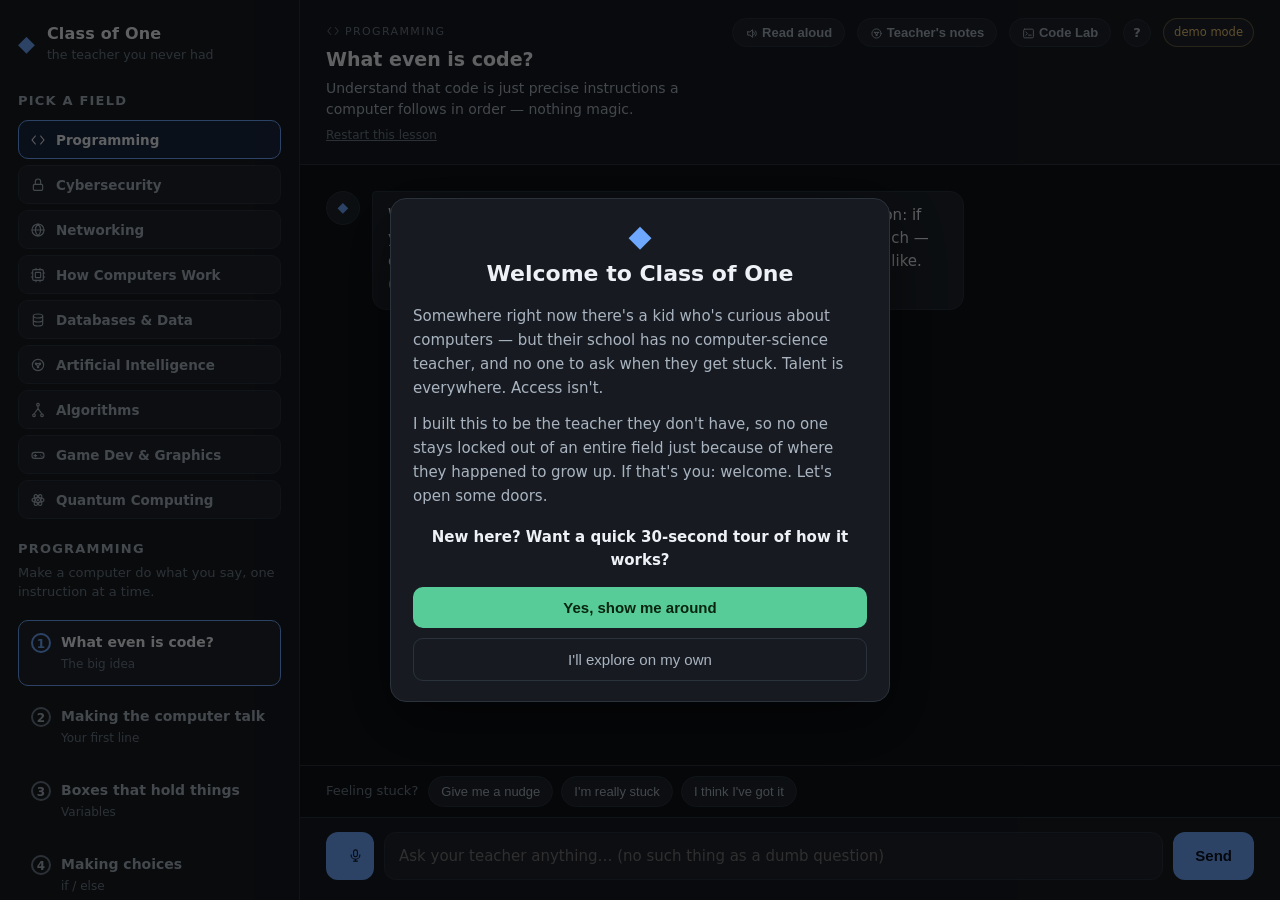
==== commit 1ab8bcaa: "Address external feedback: markdown, code lab, voice, roadmap clarity, help Fixes from a real review" ====
--- a/public/index.html
+++ b/public/index.html
@@ -57,11 +57,13 @@
         <span class="lesson-eyebrow" id="lesson-eyebrow">Right now</span>
         <h1 id="lesson-title">Loading…</h1>
         <p id="lesson-goal" class="lesson-goal"></p>
+        <button class="restart-lesson-btn" id="restart-lesson-btn" title="Clear just this lesson's chat and start it over — your other lessons and progress stay untouched">Restart this lesson</button>
       </div>
       <div class="header-right">
         <button class="lab-toggle" id="voice-toggle" aria-pressed="false" title="Have your teacher read replies aloud" hidden><svg class="icn" viewBox="0 0 24 24" fill="none" stroke="currentColor" stroke-width="1.7" stroke-linecap="round" stroke-linejoin="round" aria-hidden="true"><path d="M5 9v6h4l5 4V5l-5 4H5z"/><path d="M16 9a4 4 0 0 1 0 6M19 7a7 7 0 0 1 0 10"/></svg> Read aloud</button>
         <button class="lab-toggle" id="notes-toggle" title="What your teacher remembers about you"><svg class="icn" viewBox="0 0 24 24" fill="none" stroke="currentColor" stroke-width="1.7" stroke-linecap="round" stroke-linejoin="round" aria-hidden="true"><circle cx="12" cy="12" r="8.5"/><circle cx="9" cy="10" r="1"/><circle cx="15" cy="10" r="1"/><circle cx="12" cy="15" r="1"/><path d="M9 10l3 5M15 10l-3 5M9 10h6"/></svg> Teacher's notes</button>
         <button class="lab-toggle" id="lab-toggle" aria-expanded="false" aria-controls="code-lab"><svg class="icn" viewBox="0 0 24 24" fill="none" stroke="currentColor" stroke-width="1.7" stroke-linecap="round" stroke-linejoin="round" aria-hidden="true"><rect x="3" y="4" width="18" height="16" rx="2"/><path d="M7 9l3 3-3 3M12 15h5"/></svg> Code Lab</button>
+        <button class="help-btn" id="help-btn" aria-label="Help: what is this and how does it work" title="Help / start over the intro">?</button>
         <span class="mode-pill" id="mode-pill" title="Whether a live AI model is connected">checking…</span>
       </div>
     </header>
@@ -74,20 +76,19 @@
     <section class="code-lab" id="code-lab" hidden aria-label="Code Lab">
       <div class="lab-head">
         <span class="lab-title"><svg class="icn" viewBox="0 0 24 24" fill="none" stroke="currentColor" stroke-width="1.7" stroke-linecap="round" stroke-linejoin="round" aria-hidden="true"><rect x="3" y="4" width="18" height="16" rx="2"/><path d="M7 9l3 3-3 3M12 15h5"/></svg> Code Lab · Python</span>
-        <span class="lab-status" id="lab-status">runs in your browser — nothing to install</span>
+        <span class="lab-status" id="lab-status">a shared scratchpad — same code no matter which lesson you're on</span>
         <button class="lab-close" id="lab-close" aria-label="Close Code Lab">✕</button>
       </div>
       <div class="lab-body">
         <div class="lab-editor-wrap">
           <label class="sr-only" for="lab-editor">Python code</label>
-          <textarea id="lab-editor" class="lab-editor" spellcheck="false" autocomplete="off"># Write Python here, then press Run.
-# Tip: get stuck? Send your error to your teacher below.
-
-print("hello, world")
+          <textarea id="lab-editor" class="lab-editor" spellcheck="false" autocomplete="off"># Type your own code below, then press Run.
+# Stuck or got an error? Hit "Ask teacher about this" and it'll see exactly
+# what you wrote and what happened.
 </textarea>
           <div class="lab-actions">
             <button class="lab-run" id="lab-run">▶ Run</button>
-            <button class="lab-ghost" id="lab-clear">Clear</button>
+            <button class="lab-ghost" id="lab-clear" title="Erase everything and start a fresh script">New script</button>
             <button class="lab-ghost" id="lab-ask" title="Send your code and its output to your teacher">Ask teacher about this →</button>
           </div>
         </div>
@@ -149,7 +150,7 @@
         <h2 id="roadmap-heading"><svg class="icn" viewBox="0 0 24 24" fill="none" stroke="currentColor" stroke-width="1.7" stroke-linecap="round" stroke-linejoin="round" aria-hidden="true"><path d="M4 6l6-2 6 2 4-1v14l-4 1-6-2-6 2V6z"/><path d="M10 4v14M16 6v14"/></svg> Your roadmap</h2>
         <button class="lab-close" id="roadmap-close" aria-label="Close">✕</button>
       </div>
-      <p class="modal-sub" id="roadmap-sub">The whole path for this field — where you are, and exactly what to do next.</p>
+      <p class="modal-sub" id="roadmap-sub">Stage 1 is built into Class of One. Everything after that is up to you.</p>
       <div class="roadmap-body" id="roadmap-body"></div>
     </div>
   </div>
--- a/public/styles.css
+++ b/public/styles.css
@@ -132,6 +132,17 @@
 .lesson-eyebrow { font-size: 11px; text-transform: uppercase; letter-spacing: 1.4px; color: var(--ink-faint); }
 .chat-header h1 { font-size: 19px; margin: 3px 0 4px; }
 .lesson-goal { margin: 0; color: var(--ink-dim); font-size: 14px; max-width: var(--maxread); }
+.restart-lesson-btn {
+  margin-top: 8px; background: none; border: none; color: var(--ink-faint);
+  font-size: 12px; text-decoration: underline; cursor: pointer; padding: 0; font-family: inherit;
+}
+.restart-lesson-btn:hover { color: var(--ink-dim); }
+.help-btn {
+  flex: none; width: 28px; height: 28px; border-radius: 50%;
+  background: var(--panel-2); color: var(--ink-dim); border: 1px solid var(--line);
+  font-weight: 700; font-size: 13px; cursor: pointer; font-family: inherit;
+}
+.help-btn:hover { border-color: var(--accent); color: var(--ink); }
 .mode-pill {
   flex: none; font-size: 11.5px; padding: 5px 10px; border-radius: 99px;
   background: var(--panel-2); color: var(--ink-dim); border: 1px solid var(--line); white-space: nowrap;
@@ -262,7 +273,7 @@
 }
 .diagram-head { display: flex; align-items: center; gap: 8px; margin-bottom: 12px; }
 .diagram-title { font-weight: 700; font-size: 14px; }
-.diagram-card svg { width: 100%; height: auto; display: block; }
+.diagram-card > svg { width: 100%; height: auto; display: block; }
 .diagram-card .dg-box { fill: var(--panel-2); stroke: var(--line); }
 .diagram-card .dg-accent { fill: var(--accent); }
 .diagram-card .dg-good { fill: var(--good); }
@@ -330,6 +341,8 @@
 }
 .rm-stage.done .rm-dot { background: var(--good); border-color: var(--good); color: #08240f; }
 .rm-stage.active .rm-dot { border-color: var(--accent); color: var(--accent); }
+.rm-stage.optional .rm-dot { border-style: dashed; color: var(--ink-faint); }
+.rm-stage.optional .rm-title { color: var(--ink-dim); }
 .rm-content { flex: 1; min-width: 0; padding-top: 3px; }
 .rm-title { font-weight: 700; font-size: 15.5px; }
 .rm-sub { font-size: 12.5px; color: var(--ink-faint); margin: 2px 0 10px; }
